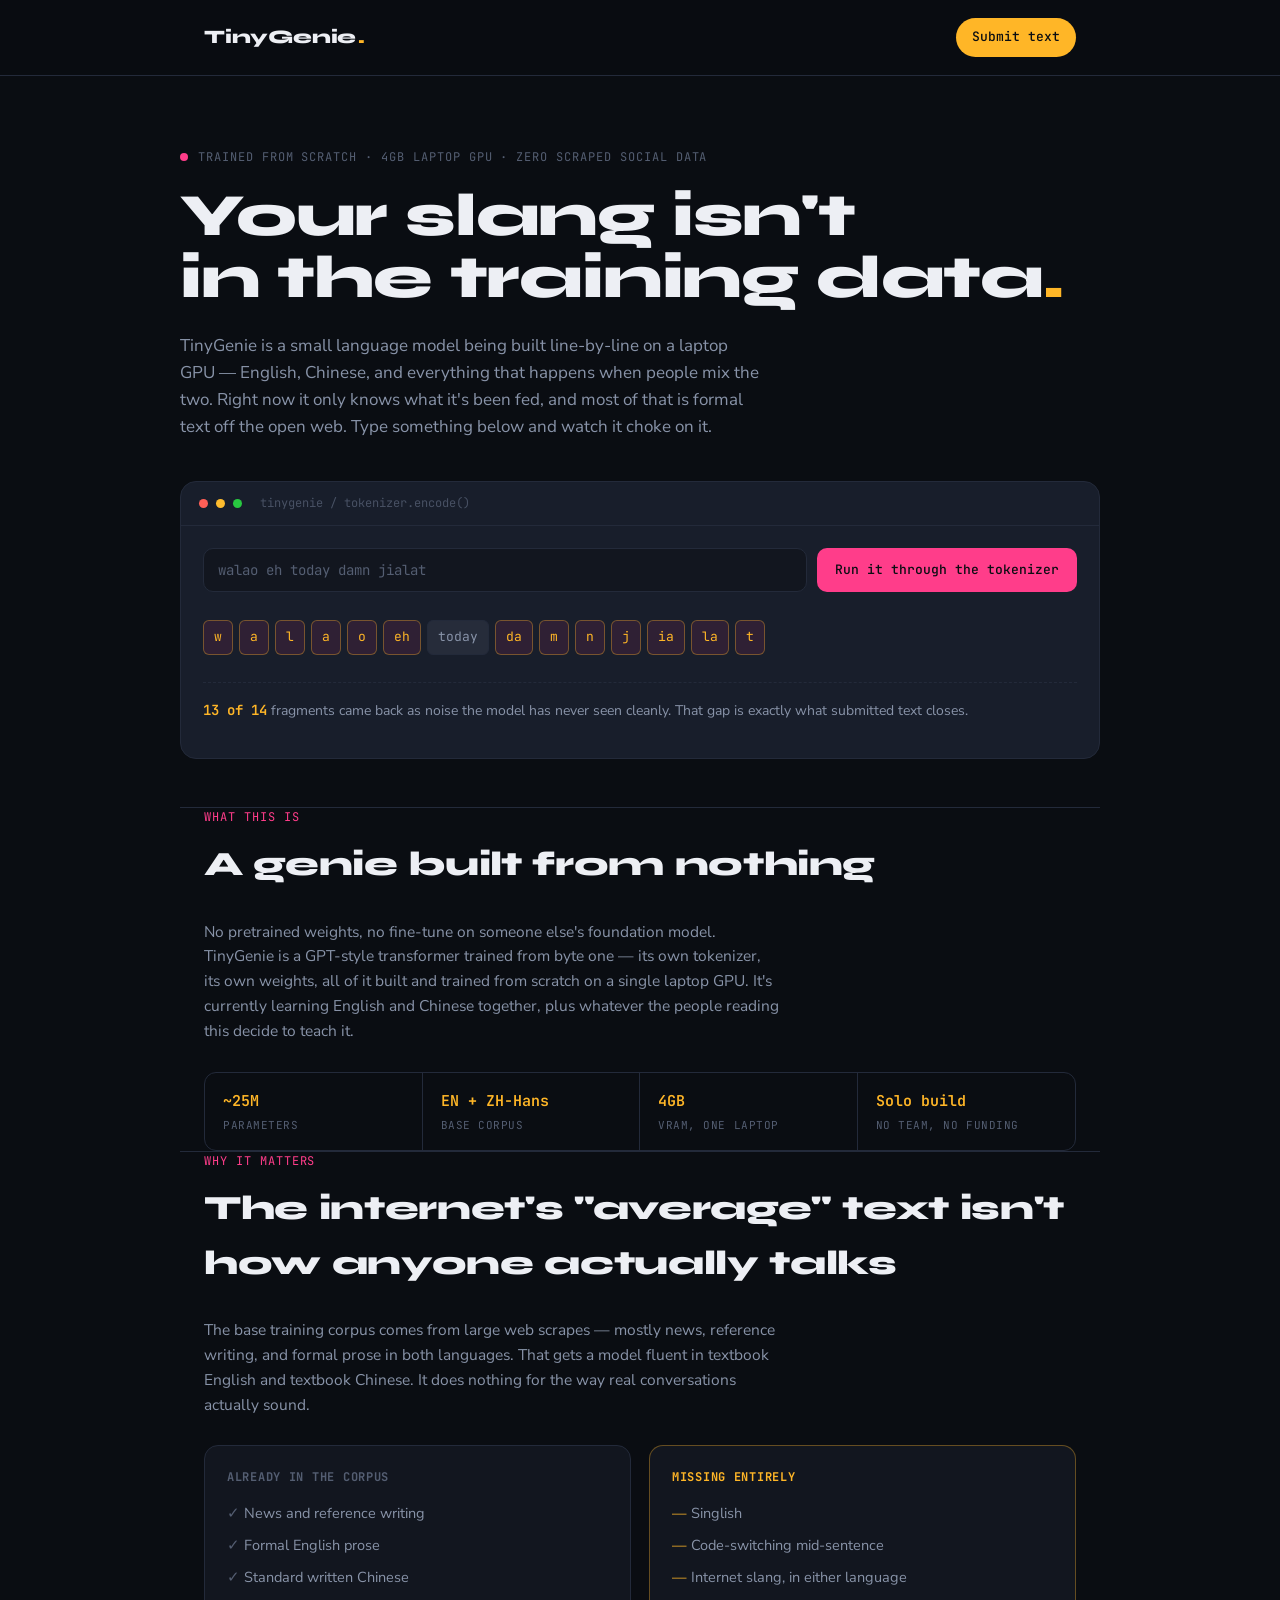
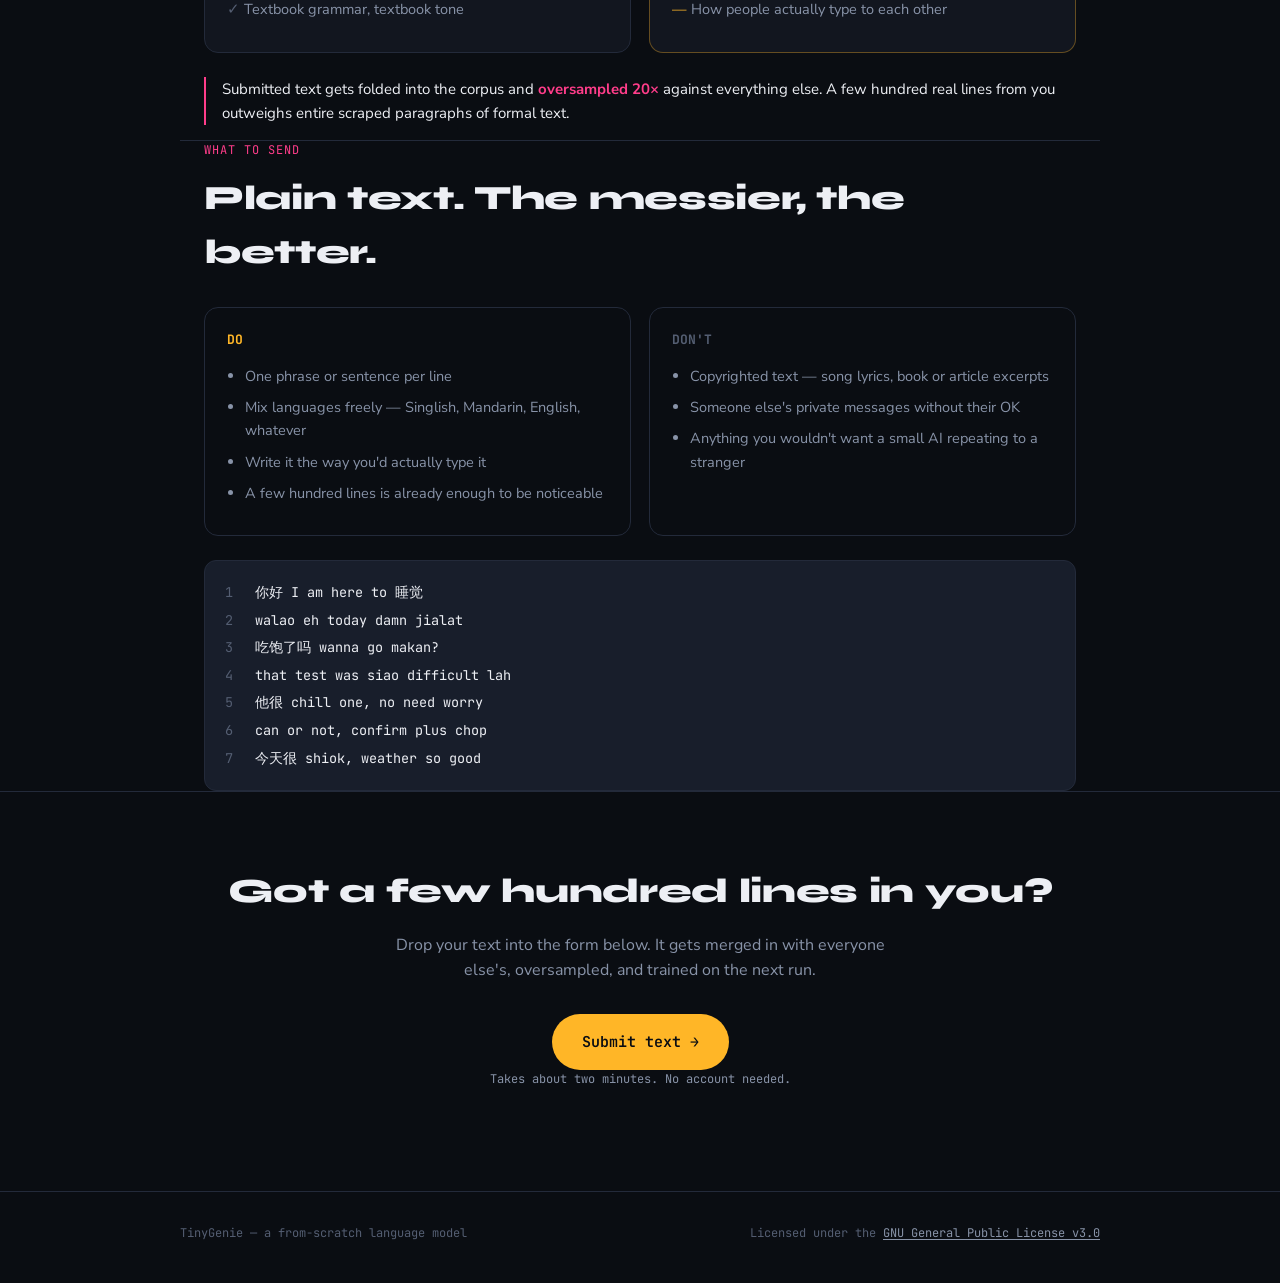
==== index.html @ 7e7a6593 "Create index.html" ====
<!DOCTYPE html>
<html lang="en">
<head>
<meta charset="UTF-8">
<meta name="viewport" content="width=device-width, initial-scale=1.0">
<title>TinyGenie — Teach it your tongue</title>
<meta name="description" content="TinyGenie is a small language model trained from scratch. Help it learn how people actually talk by submitting slang, Singlish, and code-switched text.">

<link rel="preconnect" href="https://fonts.googleapis.com">
<link rel="preconnect" href="https://fonts.gstatic.com" crossorigin>
<link href="https://fonts.googleapis.com/css2?family=Syne:wght@700;800&family=Nunito+Sans:wght@400;600;700&family=JetBrains+Mono:wght@400;500;600&display=swap" rel="stylesheet">

<style>
  :root{
    --ink:        #0A0D12;
    --ink-raised: #12161F;
    --ink-panel:  #181E2B;
    --line:       #232A3A;
    --amber:      #FFB627;
    --amber-dim:  #8A6A22;
    --magenta:    #FF3D8A;
    --text:       #EDEFF4;
    --text-muted: #8893A8;
    --text-faint: #545E72;

    --display: 'Syne', sans-serif;
    --body:    'Nunito Sans', sans-serif;
    --mono:    'JetBrains Mono', monospace;

    --max: 920px;
  }

  *{ box-sizing: border-box; }
  html{ scroll-behavior: smooth; }
  body{
    margin:0;
    background: var(--ink);
    color: var(--text);
    font-family: var(--body);
    line-height: 1.6;
    -webkit-font-smoothing: antialiased;
  }
  a{ color: inherit; }
  ::selection{ background: var(--magenta); color: var(--ink); }

  :focus-visible{
    outline: 2px solid var(--amber);
    outline-offset: 3px;
  }

  .wrap{
    max-width: var(--max);
    margin: 0 auto;
    padding: 0 24px;
  }

  /* ---------- NAV ---------- */
  header.nav{
    position: sticky;
    top: 0;
    z-index: 20;
    background: rgba(10,13,18,0.85);
    backdrop-filter: blur(8px);
    border-bottom: 1px solid var(--line);
  }
  .nav-inner{
    max-width: var(--max);
    margin: 0 auto;
    padding: 18px 24px;
    display: flex;
    align-items: center;
    justify-content: space-between;
  }
  .wordmark{
    font-family: var(--display);
    font-weight: 800;
    font-size: 19px;
    letter-spacing: -0.01em;
    text-decoration: none;
    display: flex;
    align-items: baseline;
    gap: 2px;
  }
  .wordmark .dot{ color: var(--amber); }
  .nav-cta{
    font-family: var(--mono);
    font-size: 13px;
    font-weight: 500;
    text-decoration: none;
    color: var(--ink);
    background: var(--amber);
    padding: 9px 16px;
    border-radius: 999px;
    white-space: nowrap;
    transition: transform .15s ease, box-shadow .15s ease;
  }
  .nav-cta:hover{ transform: translateY(-1px); box-shadow: 0 4px 18px rgba(255,182,39,0.25); }

  /* ---------- HERO ---------- */
  .hero{
    padding: 72px 0 48px;
  }
  .eyebrow{
    font-family: var(--mono);
    font-size: 12px;
    letter-spacing: 0.08em;
    color: var(--text-faint);
    text-transform: uppercase;
    margin: 0 0 18px;
    display: flex;
    align-items: center;
    gap: 10px;
  }
  .eyebrow::before{
    content: "";
    width: 8px; height: 8px;
    background: var(--magenta);
    border-radius: 50%;
    display: inline-block;
    animation: blink 2.2s ease-in-out infinite;
  }
  @keyframes blink{ 0%,100%{ opacity: 1; } 50%{ opacity: 0.25; } }

  h1{
    font-family: var(--display);
    font-weight: 800;
    font-size: clamp(34px, 6vw, 60px);
    line-height: 1.04;
    letter-spacing: -0.02em;
    margin: 0 0 22px;
  }
  h1 em{
    font-style: normal;
    color: var(--amber);
  }
  .lede{
    font-size: 17px;
    color: var(--text-muted);
    max-width: 58ch;
    margin: 0 0 8px;
  }

  /* ---------- DEMO PANEL ---------- */
  .demo{
    margin-top: 40px;
    background: var(--ink-panel);
    border: 1px solid var(--line);
    border-radius: 16px;
    overflow: hidden;
  }
  .demo-bar{
    display: flex;
    align-items: center;
    gap: 8px;
    padding: 12px 18px;
    border-bottom: 1px solid var(--line);
    font-family: var(--mono);
    font-size: 12px;
    color: var(--text-faint);
  }
  .demo-bar .led{ width: 9px; height: 9px; border-radius: 50%; background: var(--line); }
  .demo-bar .led:nth-child(1){ background: #FF5F57; }
  .demo-bar .led:nth-child(2){ background: #FEBC2E; }
  .demo-bar .led:nth-child(3){ background: #28C840; }
  .demo-bar .path{ margin-left: 10px; opacity: 0.8; }

  .demo-body{ padding: 22px; }

  .demo-input-row{
    display: flex;
    gap: 10px;
    flex-wrap: wrap;
  }
  #phrase-input{
    flex: 1 1 260px;
    background: var(--ink-raised);
    border: 1px solid var(--line);
    color: var(--text);
    font-family: var(--mono);
    font-size: 14px;
    padding: 12px 14px;
    border-radius: 10px;
  }
  #phrase-input::placeholder{ color: var(--text-faint); }
  #run-btn{
    font-family: var(--mono);
    font-size: 13px;
    font-weight: 500;
    color: var(--ink);
    background: var(--magenta);
    border: none;
    padding: 0 18px;
    border-radius: 10px;
    cursor: pointer;
    transition: transform .15s ease, box-shadow .15s ease;
  }
  #run-btn:hover{ transform: translateY(-1px); box-shadow: 0 4px 18px rgba(255,61,138,0.3); }

  .demo-output{
    margin-top: 20px;
    min-height: 52px;
    display: flex;
    flex-wrap: wrap;
    gap: 6px;
    align-items: center;
  }
  .chip{
    font-family: var(--mono);
    font-size: 13px;
    padding: 6px 10px;
    border-radius: 6px;
    opacity: 0;
    transform: translateY(6px);
    animation: chip-in .35s ease forwards;
  }
  .chip.known{
    background: rgba(136,147,168,0.12);
    color: var(--text-muted);
    border: 1px solid var(--line);
  }
  .chip.broken{
    background: rgba(255,61,138,0.1);
    color: var(--amber);
    border: 1px solid rgba(255,182,39,0.35);
  }
  @keyframes chip-in{ to{ opacity: 1; transform: translateY(0); } }

  .demo-readout{
    margin-top: 18px;
    padding-top: 16px;
    border-top: 1px dashed var(--line);
    font-size: 14px;
    color: var(--text-muted);
  }
  .demo-readout strong{ color: var(--amber); font-family: var(--mono); font-weight: 600; }

  /* ---------- SECTIONS ---------- */
  section{ padding: 64px 0; border-top: 1px solid var(--line); }
  .section-head{ margin-bottom: 28px; }
  .kicker{
    font-family: var(--mono);
    font-size: 12px;
    letter-spacing: 0.08em;
    text-transform: uppercase;
    color: var(--magenta);
    margin: 0 0 10px;
  }
  h2{
    font-family: var(--display);
    font-weight: 800;
    font-size: clamp(24px, 3.6vw, 34px);
    letter-spacing: -0.01em;
    margin: 0;
  }
  .body-text{ color: var(--text-muted); max-width: 64ch; font-size: 15.5px; }

  .spec-strip{
    margin-top: 28px;
    display: flex;
    flex-wrap: wrap;
    gap: 0;
    border: 1px solid var(--line);
    border-radius: 12px;
    overflow: hidden;
  }
  .spec{
    flex: 1 1 140px;
    padding: 16px 18px;
    border-right: 1px solid var(--line);
  }
  .spec:last-child{ border-right: none; }
  .spec .v{ font-family: var(--mono); font-size: 15px; color: var(--amber); font-weight: 600; }
  .spec .k{ font-family: var(--mono); font-size: 11px; color: var(--text-faint); text-transform: uppercase; letter-spacing: 0.05em; margin-top: 4px; }

  /* compare columns */
  .compare{
    display: grid;
    grid-template-columns: 1fr 1fr;
    gap: 18px;
    margin-top: 28px;
  }
  @media (max-width: 640px){ .compare{ grid-template-columns: 1fr; } }
  .compare-col{
    border: 1px solid var(--line);
    border-radius: 14px;
    padding: 22px;
    background: var(--ink-raised);
  }
  .compare-col h3{
    font-family: var(--mono);
    font-size: 12px;
    text-transform: uppercase;
    letter-spacing: 0.06em;
    margin: 0 0 14px;
    color: var(--text-faint);
  }
  .compare-col.has ul li::before{ content: "✓ "; color: var(--text-faint); }
  .compare-col.missing{ border-color: rgba(255,182,39,0.35); }
  .compare-col.missing h3{ color: var(--amber); }
  .compare-col.missing ul li::before{ content: "— "; color: var(--amber); }
  .compare-col ul{ margin: 0; padding: 0; list-style: none; }
  .compare-col li{ font-size: 14.5px; color: var(--text-muted); margin-bottom: 9px; }

  .callout{
    margin-top: 24px;
    font-size: 15px;
    color: var(--text);
    border-left: 2px solid var(--magenta);
    padding-left: 16px;
  }
  .callout strong{ color: var(--magenta); }

  /* what to send */
  .rules{
    display: grid;
    grid-template-columns: 1fr 1fr;
    gap: 18px;
    margin-top: 28px;
  }
  @media (max-width: 640px){ .rules{ grid-template-columns: 1fr; } }
  .rule-card{ border: 1px solid var(--line); border-radius: 14px; padding: 22px; }
  .rule-card h3{ font-family: var(--mono); font-size: 13px; margin: 0 0 14px; }
  .rule-card.do h3{ color: var(--amber); }
  .rule-card.dont h3{ color: var(--text-faint); }
  .rule-card ul{ margin: 0; padding-left: 18px; color: var(--text-muted); font-size: 14.5px; }
  .rule-card li{ margin-bottom: 8px; }

  .example-block{
    margin-top: 24px;
    background: var(--ink-panel);
    border: 1px solid var(--line);
    border-radius: 12px;
    padding: 18px 20px;
    font-family: var(--mono);
    font-size: 13.5px;
    color: var(--text-muted);
    overflow-x: auto;
  }
  .example-block .ln{ display: flex; gap: 14px; padding: 3px 0; white-space: pre; }
  .example-block .ln .no{ color: var(--text-faint); user-select: none; min-width: 16px; }
  .example-block .ln .tx{ color: var(--text); }

  /* CTA band */
  .cta-band{
    text-align: center;
    padding: 72px 24px;
    border-top: 1px solid var(--line);
  }
  .cta-band h2{ margin-bottom: 14px; }
  .cta-band p{ color: var(--text-muted); max-width: 50ch; margin: 0 auto 30px; }
  .cta-big{
    display: inline-flex;
    align-items: center;
    gap: 10px;
    font-family: var(--mono);
    font-size: 15px;
    font-weight: 600;
    text-decoration: none;
    color: var(--ink);
    background: var(--amber);
    padding: 16px 30px;
    border-radius: 999px;
    transition: transform .15s ease, box-shadow .15s ease;
  }
  .cta-big:hover{ transform: translateY(-2px); box-shadow: 0 8px 28px rgba(255,182,39,0.3); }
  .cta-note{
    margin-top: 16px;
    font-family: var(--mono);
    font-size: 12px;
    color: var(--text-faint);
  }

  /* footer */
  footer{
    border-top: 1px solid var(--line);
    padding: 32px 24px 40px;
  }
  .footer-inner{
    max-width: var(--max);
    margin: 0 auto;
    display: flex;
    flex-wrap: wrap;
    gap: 16px;
    justify-content: space-between;
    align-items: center;
  }
  .footer-left{ font-family: var(--mono); font-size: 12px; color: var(--text-faint); }
  .footer-right{ font-family: var(--mono); font-size: 12px; color: var(--text-faint); text-align: right; }
  .footer-right a{ color: var(--text-muted); text-decoration: underline; text-underline-offset: 2px; }

  @media (prefers-reduced-motion: reduce){
    *{ animation: none !important; transition: none !important; }
  }
</style>
</head>
<body>

<header class="nav">
  <div class="nav-inner">
    <a href="#top" class="wordmark">TinyGenie<span class="dot">.</span></a>
    <!-- TODO: replace with your real Google Form link (also appears in the CTA band below) -->
    <a class="nav-cta" href="https://docs.google.com/forms/d/e/1FAIpQLSd0yVWl_RcFhxipP-QqCZVVhPbrMBUUb3A0nLfbvth23i6S8w/viewform?usp=publish-editor" target="_blank" rel="noopener">Submit text</a>
  </div>
</header>

<main id="top">

  <!-- ===== HERO ===== -->
  <section class="hero wrap" style="border-top:none;">
    <p class="eyebrow">Trained from scratch · 4GB laptop GPU · zero scraped social data</p>
    <h1>Your slang isn't<br>in the training data<em>.</em></h1>
    <p class="lede">TinyGenie is a small language model being built line-by-line on a laptop GPU — English, Chinese, and everything that happens when people mix the two. Right now it only knows what it's been fed, and most of that is formal text off the open web. Type something below and watch it choke on it.</p>

    <div class="demo">
      <div class="demo-bar">
        <span class="led"></span><span class="led"></span><span class="led"></span>
        <span class="path">tinygenie / tokenizer.encode()</span>
      </div>
      <div class="demo-body">
        <div class="demo-input-row">
          <input id="phrase-input" type="text" maxlength="80" placeholder="walao eh today damn jialat" aria-label="Type a phrase to tokenize">
          <button id="run-btn" type="button">Run it through the tokenizer</button>
        </div>
        <div class="demo-output" id="demo-output" aria-live="polite"></div>
        <p class="demo-readout" id="demo-readout"></p>
      </div>
    </div>
  </section>

  <!-- ===== WHAT THIS IS ===== -->
  <section class="wrap">
    <div class="section-head">
      <p class="kicker">What this is</p>
      <h2>A genie built from nothing</h2>
    </div>
    <p class="body-text">No pretrained weights, no fine-tune on someone else's foundation model. TinyGenie is a GPT-style transformer trained from byte one — its own tokenizer, its own weights, all of it built and trained from scratch on a single laptop GPU. It's currently learning English and Chinese together, plus whatever the people reading this decide to teach it.</p>

    <div class="spec-strip">
      <div class="spec"><div class="v">~25M</div><div class="k">Parameters</div></div>
      <div class="spec"><div class="v">EN + ZH-Hans</div><div class="k">Base corpus</div></div>
      <div class="spec"><div class="v">4GB</div><div class="k">VRAM, one laptop</div></div>
      <div class="spec"><div class="v">Solo build</div><div class="k">No team, no funding</div></div>
    </div>
  </section>

  <!-- ===== WHY YOUR TEXT MATTERS ===== -->
  <section class="wrap">
    <div class="section-head">
      <p class="kicker">Why it matters</p>
      <h2>The internet's "average" text isn't how anyone actually talks</h2>
    </div>
    <p class="body-text">The base training corpus comes from large web scrapes — mostly news, reference writing, and formal prose in both languages. That gets a model fluent in textbook English and textbook Chinese. It does nothing for the way real conversations actually sound.</p>

    <div class="compare">
      <div class="compare-col has">
        <h3>Already in the corpus</h3>
        <ul>
          <li>News and reference writing</li>
          <li>Formal English prose</li>
          <li>Standard written Chinese</li>
          <li>Textbook grammar, textbook tone</li>
        </ul>
      </div>
      <div class="compare-col missing">
        <h3>Missing entirely</h3>
        <ul>
          <li>Singlish</li>
          <li>Code-switching mid-sentence</li>
          <li>Internet slang, in either language</li>
          <li>How people actually type to each other</li>
        </ul>
      </div>
    </div>

    <p class="callout">Submitted text gets folded into the corpus and <strong>oversampled 20×</strong> against everything else. A few hundred real lines from you outweighs entire scraped paragraphs of formal text.</p>
  </section>

  <!-- ===== WHAT TO SEND ===== -->
  <section class="wrap">
    <div class="section-head">
      <p class="kicker">What to send</p>
      <h2>Plain text. The messier, the better.</h2>
    </div>

    <div class="rules">
      <div class="rule-card do">
        <h3>DO</h3>
        <ul>
          <li>One phrase or sentence per line</li>
          <li>Mix languages freely — Singlish, Mandarin, English, whatever</li>
          <li>Write it the way you'd actually type it</li>
          <li>A few hundred lines is already enough to be noticeable</li>
        </ul>
      </div>
      <div class="rule-card dont">
        <h3>DON'T</h3>
        <ul>
          <li>Copyrighted text — song lyrics, book or article excerpts</li>
          <li>Someone else's private messages without their OK</li>
          <li>Anything you wouldn't want a small AI repeating to a stranger</li>
        </ul>
      </div>
    </div>

    <div class="example-block">
      <div class="ln"><span class="no">1</span><span class="tx">你好 I am here to 睡觉</span></div>
      <div class="ln"><span class="no">2</span><span class="tx">walao eh today damn jialat</span></div>
      <div class="ln"><span class="no">3</span><span class="tx">吃饱了吗 wanna go makan?</span></div>
      <div class="ln"><span class="no">4</span><span class="tx">that test was siao difficult lah</span></div>
      <div class="ln"><span class="no">5</span><span class="tx">他很 chill one, no need worry</span></div>
      <div class="ln"><span class="no">6</span><span class="tx">can or not, confirm plus chop</span></div>
      <div class="ln"><span class="no">7</span><span class="tx">今天很 shiok, weather so good</span></div>
    </div>
  </section>

  <!-- ===== CTA ===== -->
  <section class="cta-band" id="submit">
    <h2>Got a few hundred lines in you?</h2>
    <p>Drop your text into the form below. It gets merged in with everyone else's, oversampled, and trained on the next run.</p>
    <!-- TODO: replace with your real Google Form link -->
    <a class="cta-big" href="https://docs.google.com/forms/d/e/1FAIpQLSd0yVWl_RcFhxipP-QqCZVVhPbrMBUUb3A0nLfbvth23i6S8w/viewform?usp=publish-editor" target="_blank" rel="noopener">Submit text →</a>
    <p class="cta-note">Takes about two minutes. No account needed.</p>
  </section>

</main>

<footer>
  <div class="footer-inner">
    <div class="footer-left">TinyGenie — a from-scratch language model</div>
    <div class="footer-right">Licensed under the <a href="https://www.gnu.org/licenses/gpl-3.0.html" target="_blank" rel="noopener">GNU&nbsp;General&nbsp;Public&nbsp;License&nbsp;v3.0</a></div>
  </div>
</footer>

<script>
  const KNOWN = new Set([
    'i','am','here','to','you','today','is','was','the','test','that','no','need',
    'go','can','or','not','plus','so','good','it','a','an','and','very','will',
    'this','that','wanna','want','of','for','on','in','my','your','we','they'
  ]);

  function tokenize(text){
    const words = text.trim().split(/\s+/).filter(Boolean);
    const tokens = [];
    for (const w of words){
      const clean = w.toLowerCase().replace(/[^\p{L}\p{N}]/gu, '');
      const isPlainEnglish = /^[a-zA-Z]+$/.test(w);
      if (isPlainEnglish && KNOWN.has(clean)){
        tokens.push({ text: w, known: true });
        continue;
      }
      // simulate a tokenizer fragmenting an unseen surface form into pieces
      let i = 0;
      while (i < w.length){
        const len = Math.min(w.length - i, 1 + Math.floor(Math.random() * 2));
        tokens.push({ text: w.slice(i, i + len), known: false });
        i += len;
      }
    }
    return tokens;
  }

  function render(text){
    const out = document.getElementById('demo-output');
    const readout = document.getElementById('demo-readout');
    out.innerHTML = '';
    const tokens = tokenize(text);

    tokens.forEach((t, idx) => {
      const chip = document.createElement('span');
      chip.className = 'chip ' + (t.known ? 'known' : 'broken');
      chip.textContent = t.text;
      chip.style.animationDelay = (idx * 35) + 'ms';
      out.appendChild(chip);
    });

    const brokenCount = tokens.filter(t => !t.known).length;
    if (tokens.length === 0){
      readout.innerHTML = '';
      return;
    }
    readout.innerHTML = `<strong>${brokenCount} of ${tokens.length}</strong> fragments came back as noise the model has never seen cleanly. That gap is exactly what submitted text closes.`;
  }

  const input = document.getElementById('phrase-input');
  const btn = document.getElementById('run-btn');

  btn.addEventListener('click', () => {
    const v = input.value.trim();
    if (v) render(v);
  });
  input.addEventListener('keydown', (e) => {
    if (e.key === 'Enter'){ e.preventDefault(); btn.click(); }
  });

  // run once on load with a seeded example so the page makes its point immediately
  window.addEventListener('DOMContentLoaded', () => {
    const seed = 'walao eh today damn jialat';
    input.value = '';
    input.placeholder = seed;
    render(seed);
  });
</script>

</body>
</html>
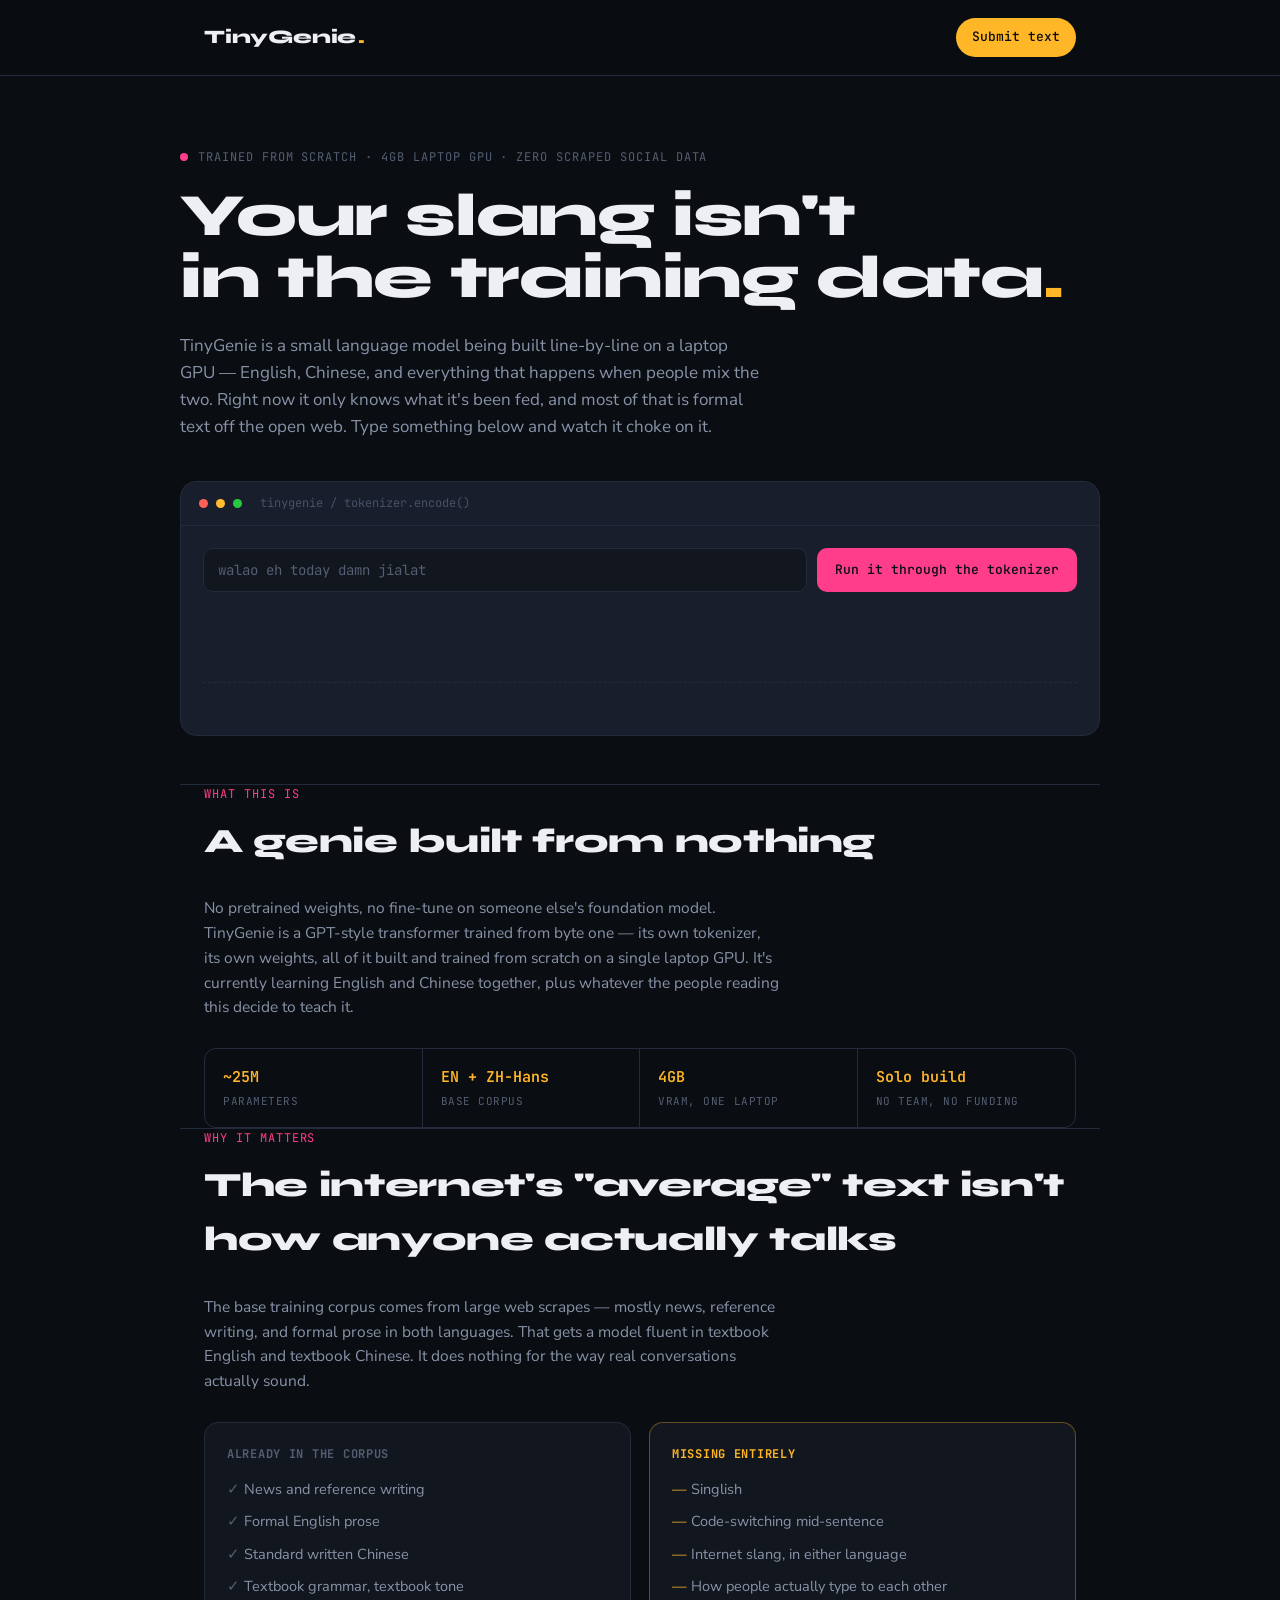
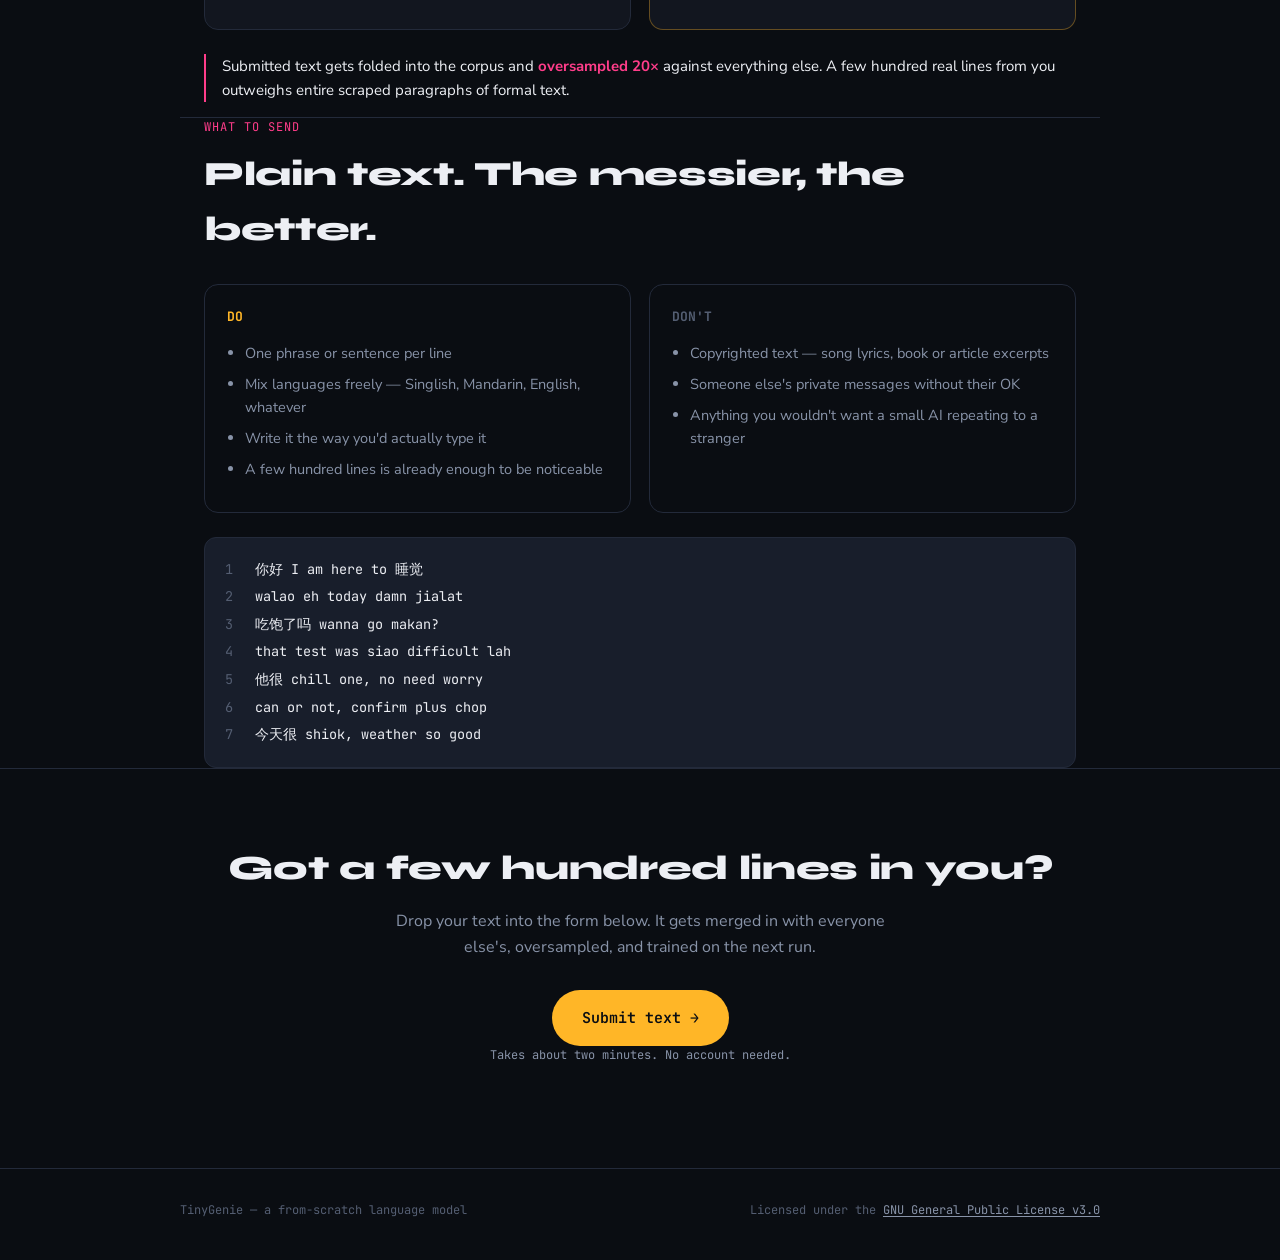
==== commit 124a8431: "Update index.html" ====
--- a/index.html
+++ b/index.html
@@ -594,7 +594,7 @@
 
   // run once on load with a seeded example so the page makes its point immediately
   window.addEventListener('DOMContentLoaded', () => {
-    const seed = 'walao eh today damn jialat';
+    const seed = '你好 What's up?';
     input.value = '';
     input.placeholder = seed;
     render(seed);
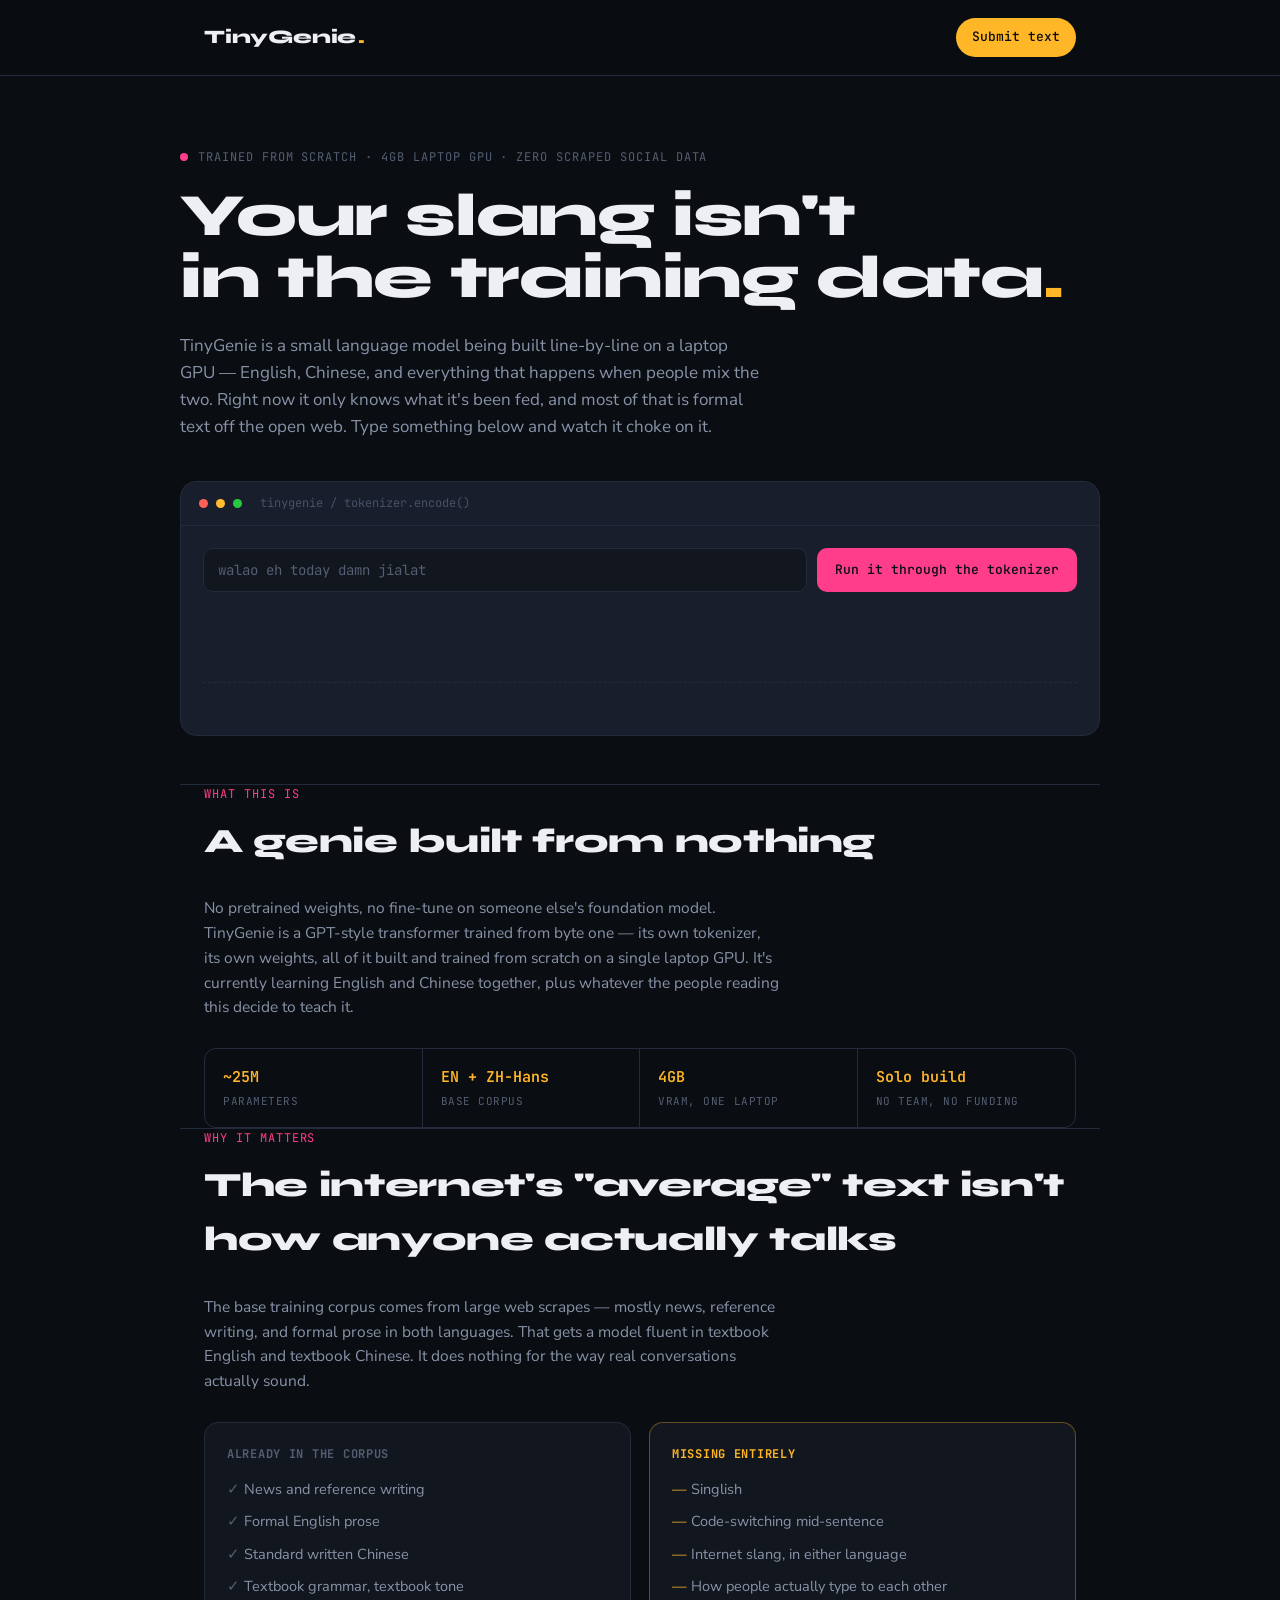
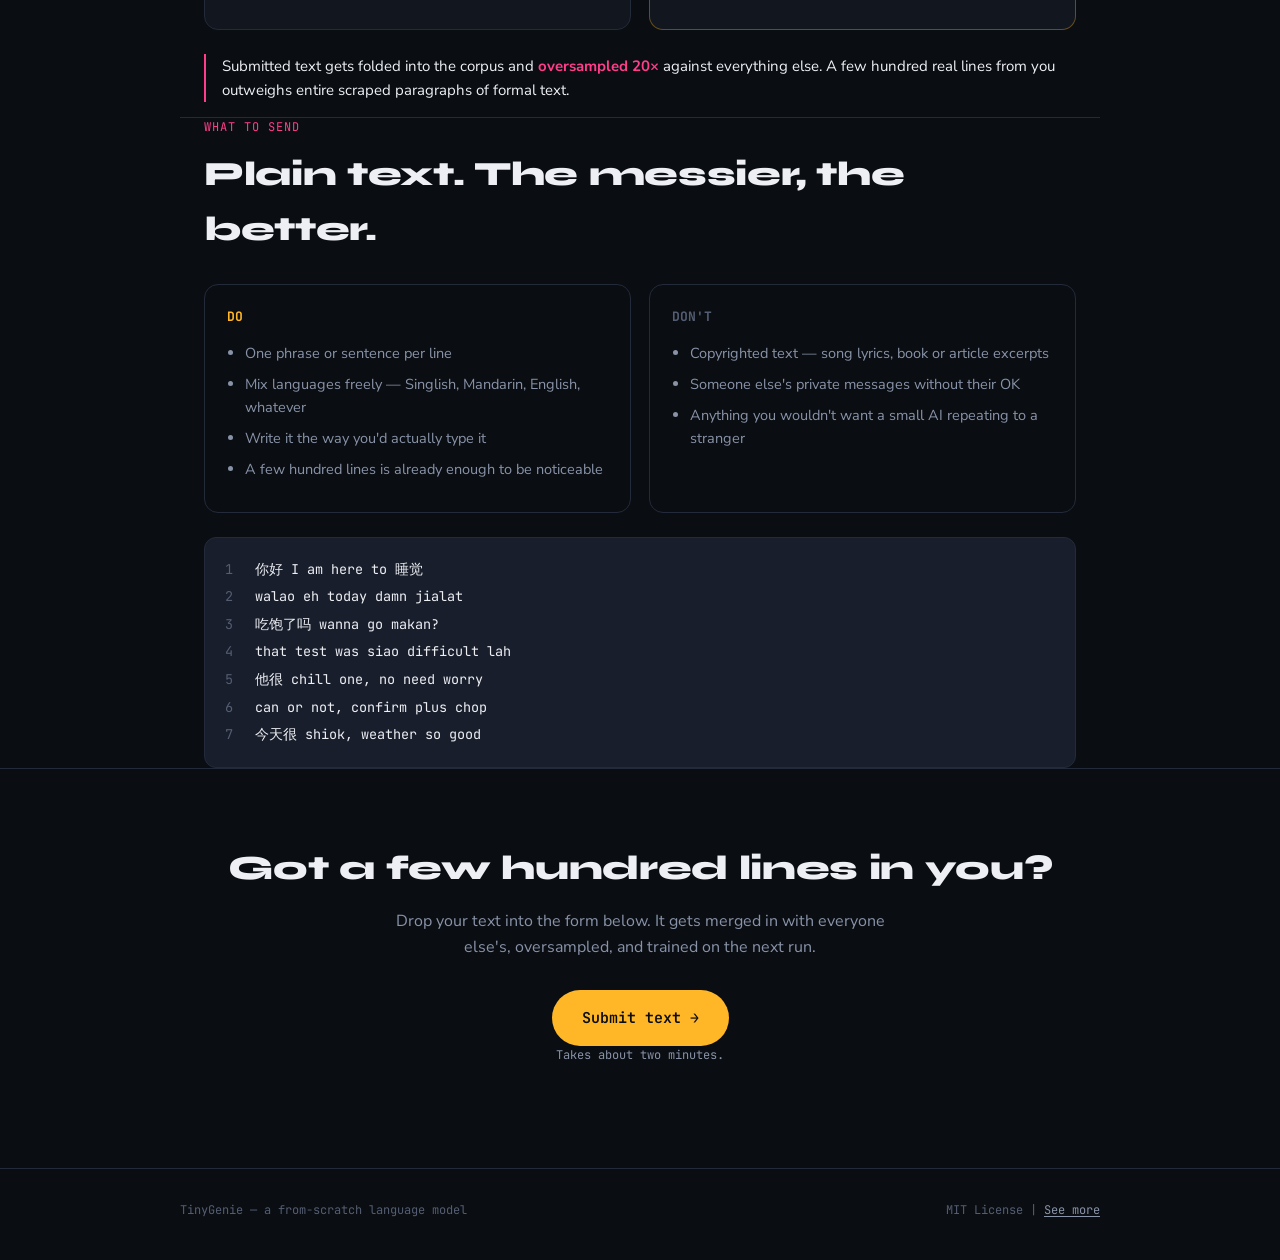
==== commit 59d5cf97: "Update index.html" ====
--- a/index.html
+++ b/index.html
@@ -519,7 +519,7 @@
     <p>Drop your text into the form below. It gets merged in with everyone else's, oversampled, and trained on the next run.</p>
     <!-- TODO: replace with your real Google Form link -->
     <a class="cta-big" href="https://docs.google.com/forms/d/e/1FAIpQLSd0yVWl_RcFhxipP-QqCZVVhPbrMBUUb3A0nLfbvth23i6S8w/viewform?usp=publish-editor" target="_blank" rel="noopener">Submit text →</a>
-    <p class="cta-note">Takes about two minutes. No account needed.</p>
+    <p class="cta-note">Takes about two minutes.</p>
   </section>
 
 </main>
@@ -527,7 +527,7 @@
 <footer>
   <div class="footer-inner">
     <div class="footer-left">TinyGenie — a from-scratch language model</div>
-    <div class="footer-right">Licensed under the <a href="https://www.gnu.org/licenses/gpl-3.0.html" target="_blank" rel="noopener">GNU&nbsp;General&nbsp;Public&nbsp;License&nbsp;v3.0</a></div>
+    <div class="footer-right">MIT License | <a href="content">See more</a></div>
   </div>
 </footer>
 
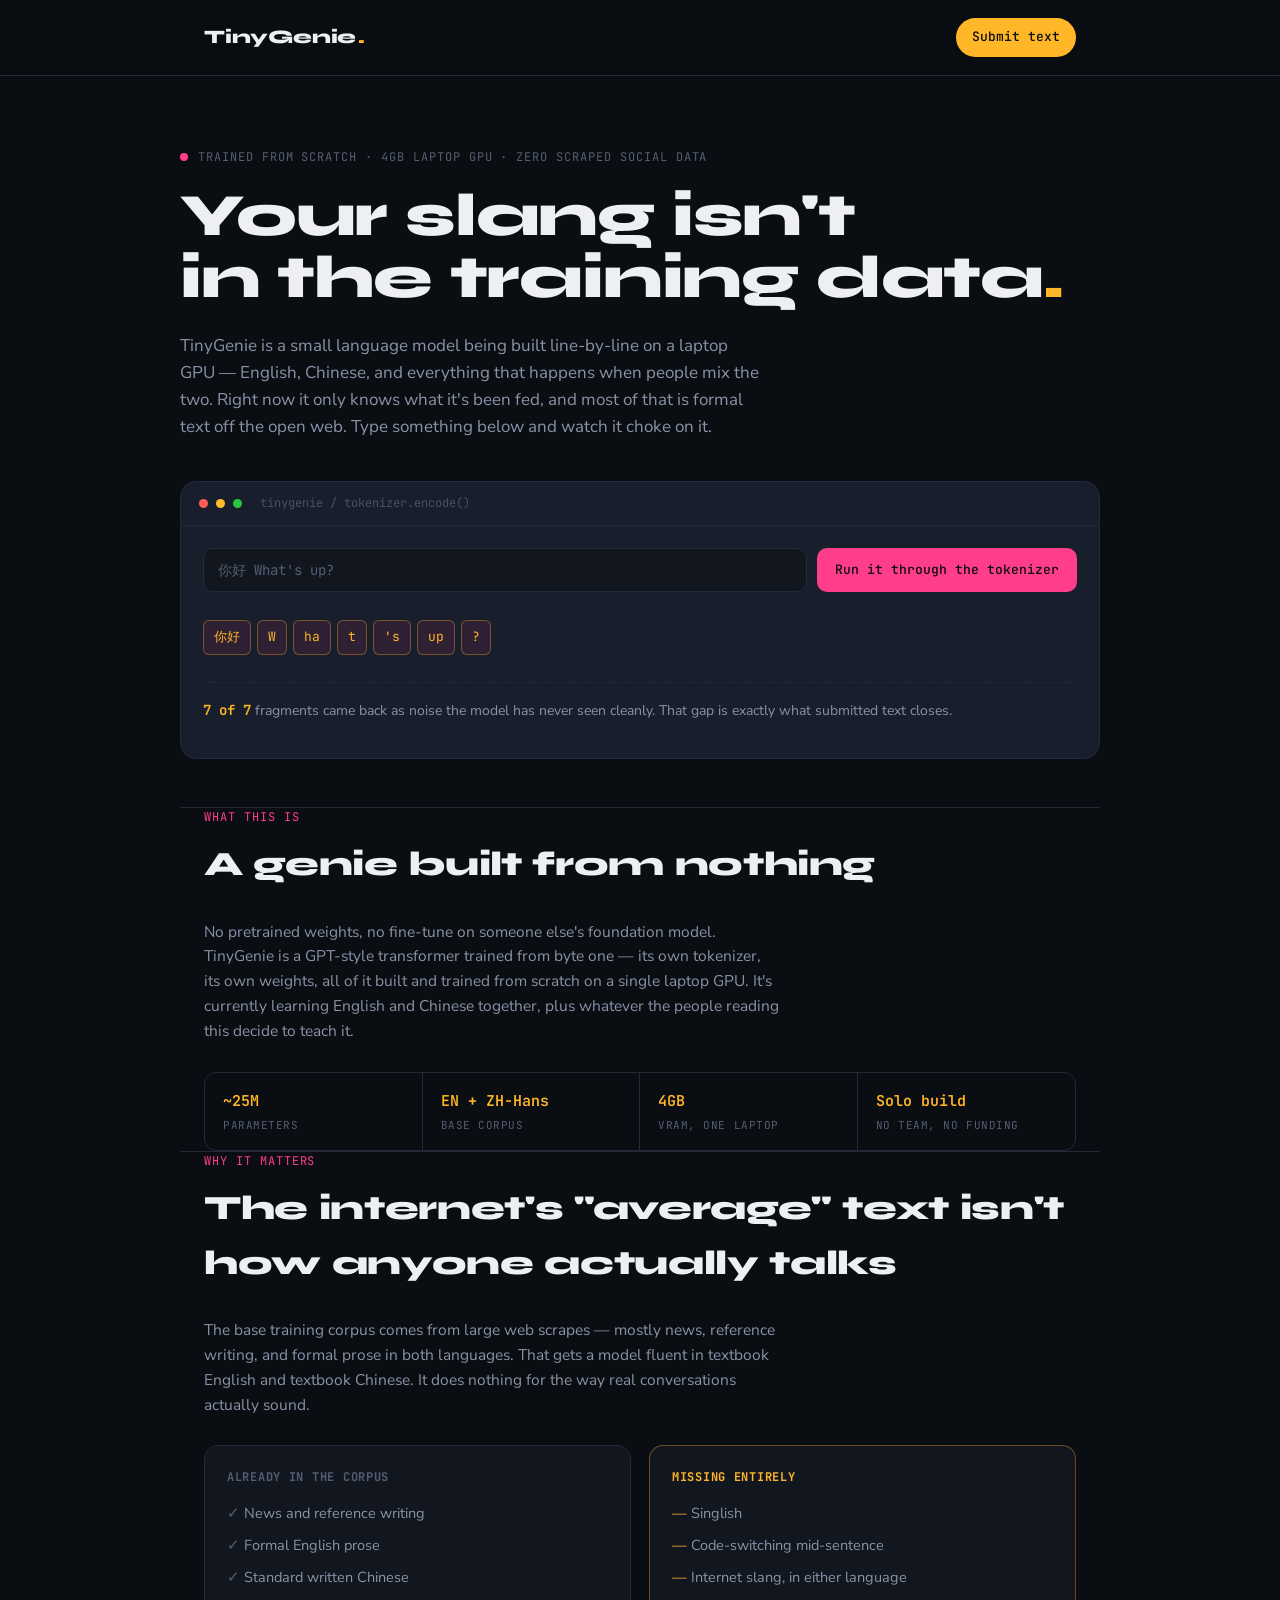
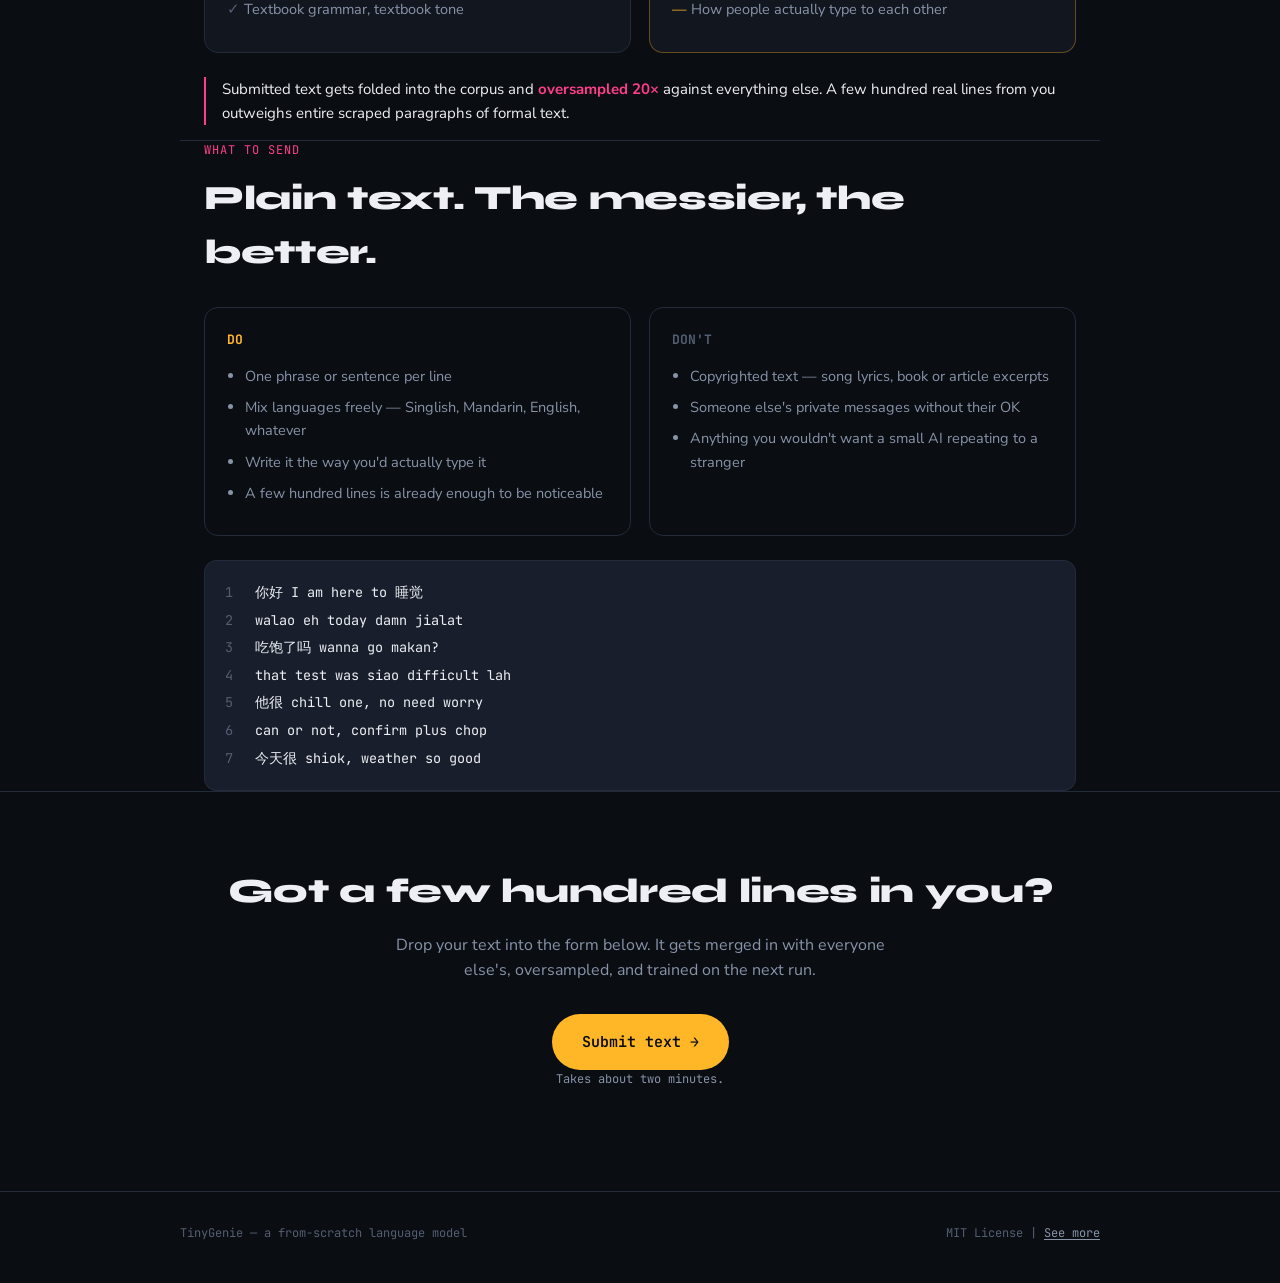
==== commit 1d65b010: "Update index.html" ====
--- a/index.html
+++ b/index.html
@@ -9,389 +9,7 @@
 <link rel="preconnect" href="https://fonts.googleapis.com">
 <link rel="preconnect" href="https://fonts.gstatic.com" crossorigin>
 <link href="https://fonts.googleapis.com/css2?family=Syne:wght@700;800&family=Nunito+Sans:wght@400;600;700&family=JetBrains+Mono:wght@400;500;600&display=swap" rel="stylesheet">
-
-<style>
-  :root{
-    --ink:        #0A0D12;
-    --ink-raised: #12161F;
-    --ink-panel:  #181E2B;
-    --line:       #232A3A;
-    --amber:      #FFB627;
-    --amber-dim:  #8A6A22;
-    --magenta:    #FF3D8A;
-    --text:       #EDEFF4;
-    --text-muted: #8893A8;
-    --text-faint: #545E72;
-
-    --display: 'Syne', sans-serif;
-    --body:    'Nunito Sans', sans-serif;
-    --mono:    'JetBrains Mono', monospace;
-
-    --max: 920px;
-  }
-
-  *{ box-sizing: border-box; }
-  html{ scroll-behavior: smooth; }
-  body{
-    margin:0;
-    background: var(--ink);
-    color: var(--text);
-    font-family: var(--body);
-    line-height: 1.6;
-    -webkit-font-smoothing: antialiased;
-  }
-  a{ color: inherit; }
-  ::selection{ background: var(--magenta); color: var(--ink); }
-
-  :focus-visible{
-    outline: 2px solid var(--amber);
-    outline-offset: 3px;
-  }
-
-  .wrap{
-    max-width: var(--max);
-    margin: 0 auto;
-    padding: 0 24px;
-  }
-
-  /* ---------- NAV ---------- */
-  header.nav{
-    position: sticky;
-    top: 0;
-    z-index: 20;
-    background: rgba(10,13,18,0.85);
-    backdrop-filter: blur(8px);
-    border-bottom: 1px solid var(--line);
-  }
-  .nav-inner{
-    max-width: var(--max);
-    margin: 0 auto;
-    padding: 18px 24px;
-    display: flex;
-    align-items: center;
-    justify-content: space-between;
-  }
-  .wordmark{
-    font-family: var(--display);
-    font-weight: 800;
-    font-size: 19px;
-    letter-spacing: -0.01em;
-    text-decoration: none;
-    display: flex;
-    align-items: baseline;
-    gap: 2px;
-  }
-  .wordmark .dot{ color: var(--amber); }
-  .nav-cta{
-    font-family: var(--mono);
-    font-size: 13px;
-    font-weight: 500;
-    text-decoration: none;
-    color: var(--ink);
-    background: var(--amber);
-    padding: 9px 16px;
-    border-radius: 999px;
-    white-space: nowrap;
-    transition: transform .15s ease, box-shadow .15s ease;
-  }
-  .nav-cta:hover{ transform: translateY(-1px); box-shadow: 0 4px 18px rgba(255,182,39,0.25); }
-
-  /* ---------- HERO ---------- */
-  .hero{
-    padding: 72px 0 48px;
-  }
-  .eyebrow{
-    font-family: var(--mono);
-    font-size: 12px;
-    letter-spacing: 0.08em;
-    color: var(--text-faint);
-    text-transform: uppercase;
-    margin: 0 0 18px;
-    display: flex;
-    align-items: center;
-    gap: 10px;
-  }
-  .eyebrow::before{
-    content: "";
-    width: 8px; height: 8px;
-    background: var(--magenta);
-    border-radius: 50%;
-    display: inline-block;
-    animation: blink 2.2s ease-in-out infinite;
-  }
-  @keyframes blink{ 0%,100%{ opacity: 1; } 50%{ opacity: 0.25; } }
-
-  h1{
-    font-family: var(--display);
-    font-weight: 800;
-    font-size: clamp(34px, 6vw, 60px);
-    line-height: 1.04;
-    letter-spacing: -0.02em;
-    margin: 0 0 22px;
-  }
-  h1 em{
-    font-style: normal;
-    color: var(--amber);
-  }
-  .lede{
-    font-size: 17px;
-    color: var(--text-muted);
-    max-width: 58ch;
-    margin: 0 0 8px;
-  }
-
-  /* ---------- DEMO PANEL ---------- */
-  .demo{
-    margin-top: 40px;
-    background: var(--ink-panel);
-    border: 1px solid var(--line);
-    border-radius: 16px;
-    overflow: hidden;
-  }
-  .demo-bar{
-    display: flex;
-    align-items: center;
-    gap: 8px;
-    padding: 12px 18px;
-    border-bottom: 1px solid var(--line);
-    font-family: var(--mono);
-    font-size: 12px;
-    color: var(--text-faint);
-  }
-  .demo-bar .led{ width: 9px; height: 9px; border-radius: 50%; background: var(--line); }
-  .demo-bar .led:nth-child(1){ background: #FF5F57; }
-  .demo-bar .led:nth-child(2){ background: #FEBC2E; }
-  .demo-bar .led:nth-child(3){ background: #28C840; }
-  .demo-bar .path{ margin-left: 10px; opacity: 0.8; }
-
-  .demo-body{ padding: 22px; }
-
-  .demo-input-row{
-    display: flex;
-    gap: 10px;
-    flex-wrap: wrap;
-  }
-  #phrase-input{
-    flex: 1 1 260px;
-    background: var(--ink-raised);
-    border: 1px solid var(--line);
-    color: var(--text);
-    font-family: var(--mono);
-    font-size: 14px;
-    padding: 12px 14px;
-    border-radius: 10px;
-  }
-  #phrase-input::placeholder{ color: var(--text-faint); }
-  #run-btn{
-    font-family: var(--mono);
-    font-size: 13px;
-    font-weight: 500;
-    color: var(--ink);
-    background: var(--magenta);
-    border: none;
-    padding: 0 18px;
-    border-radius: 10px;
-    cursor: pointer;
-    transition: transform .15s ease, box-shadow .15s ease;
-  }
-  #run-btn:hover{ transform: translateY(-1px); box-shadow: 0 4px 18px rgba(255,61,138,0.3); }
-
-  .demo-output{
-    margin-top: 20px;
-    min-height: 52px;
-    display: flex;
-    flex-wrap: wrap;
-    gap: 6px;
-    align-items: center;
-  }
-  .chip{
-    font-family: var(--mono);
-    font-size: 13px;
-    padding: 6px 10px;
-    border-radius: 6px;
-    opacity: 0;
-    transform: translateY(6px);
-    animation: chip-in .35s ease forwards;
-  }
-  .chip.known{
-    background: rgba(136,147,168,0.12);
-    color: var(--text-muted);
-    border: 1px solid var(--line);
-  }
-  .chip.broken{
-    background: rgba(255,61,138,0.1);
-    color: var(--amber);
-    border: 1px solid rgba(255,182,39,0.35);
-  }
-  @keyframes chip-in{ to{ opacity: 1; transform: translateY(0); } }
-
-  .demo-readout{
-    margin-top: 18px;
-    padding-top: 16px;
-    border-top: 1px dashed var(--line);
-    font-size: 14px;
-    color: var(--text-muted);
-  }
-  .demo-readout strong{ color: var(--amber); font-family: var(--mono); font-weight: 600; }
-
-  /* ---------- SECTIONS ---------- */
-  section{ padding: 64px 0; border-top: 1px solid var(--line); }
-  .section-head{ margin-bottom: 28px; }
-  .kicker{
-    font-family: var(--mono);
-    font-size: 12px;
-    letter-spacing: 0.08em;
-    text-transform: uppercase;
-    color: var(--magenta);
-    margin: 0 0 10px;
-  }
-  h2{
-    font-family: var(--display);
-    font-weight: 800;
-    font-size: clamp(24px, 3.6vw, 34px);
-    letter-spacing: -0.01em;
-    margin: 0;
-  }
-  .body-text{ color: var(--text-muted); max-width: 64ch; font-size: 15.5px; }
-
-  .spec-strip{
-    margin-top: 28px;
-    display: flex;
-    flex-wrap: wrap;
-    gap: 0;
-    border: 1px solid var(--line);
-    border-radius: 12px;
-    overflow: hidden;
-  }
-  .spec{
-    flex: 1 1 140px;
-    padding: 16px 18px;
-    border-right: 1px solid var(--line);
-  }
-  .spec:last-child{ border-right: none; }
-  .spec .v{ font-family: var(--mono); font-size: 15px; color: var(--amber); font-weight: 600; }
-  .spec .k{ font-family: var(--mono); font-size: 11px; color: var(--text-faint); text-transform: uppercase; letter-spacing: 0.05em; margin-top: 4px; }
-
-  /* compare columns */
-  .compare{
-    display: grid;
-    grid-template-columns: 1fr 1fr;
-    gap: 18px;
-    margin-top: 28px;
-  }
-  @media (max-width: 640px){ .compare{ grid-template-columns: 1fr; } }
-  .compare-col{
-    border: 1px solid var(--line);
-    border-radius: 14px;
-    padding: 22px;
-    background: var(--ink-raised);
-  }
-  .compare-col h3{
-    font-family: var(--mono);
-    font-size: 12px;
-    text-transform: uppercase;
-    letter-spacing: 0.06em;
-    margin: 0 0 14px;
-    color: var(--text-faint);
-  }
-  .compare-col.has ul li::before{ content: "✓ "; color: var(--text-faint); }
-  .compare-col.missing{ border-color: rgba(255,182,39,0.35); }
-  .compare-col.missing h3{ color: var(--amber); }
-  .compare-col.missing ul li::before{ content: "— "; color: var(--amber); }
-  .compare-col ul{ margin: 0; padding: 0; list-style: none; }
-  .compare-col li{ font-size: 14.5px; color: var(--text-muted); margin-bottom: 9px; }
-
-  .callout{
-    margin-top: 24px;
-    font-size: 15px;
-    color: var(--text);
-    border-left: 2px solid var(--magenta);
-    padding-left: 16px;
-  }
-  .callout strong{ color: var(--magenta); }
-
-  /* what to send */
-  .rules{
-    display: grid;
-    grid-template-columns: 1fr 1fr;
-    gap: 18px;
-    margin-top: 28px;
-  }
-  @media (max-width: 640px){ .rules{ grid-template-columns: 1fr; } }
-  .rule-card{ border: 1px solid var(--line); border-radius: 14px; padding: 22px; }
-  .rule-card h3{ font-family: var(--mono); font-size: 13px; margin: 0 0 14px; }
-  .rule-card.do h3{ color: var(--amber); }
-  .rule-card.dont h3{ color: var(--text-faint); }
-  .rule-card ul{ margin: 0; padding-left: 18px; color: var(--text-muted); font-size: 14.5px; }
-  .rule-card li{ margin-bottom: 8px; }
-
-  .example-block{
-    margin-top: 24px;
-    background: var(--ink-panel);
-    border: 1px solid var(--line);
-    border-radius: 12px;
-    padding: 18px 20px;
-    font-family: var(--mono);
-    font-size: 13.5px;
-    color: var(--text-muted);
-    overflow-x: auto;
-  }
-  .example-block .ln{ display: flex; gap: 14px; padding: 3px 0; white-space: pre; }
-  .example-block .ln .no{ color: var(--text-faint); user-select: none; min-width: 16px; }
-  .example-block .ln .tx{ color: var(--text); }
-
-  /* CTA band */
-  .cta-band{
-    text-align: center;
-    padding: 72px 24px;
-    border-top: 1px solid var(--line);
-  }
-  .cta-band h2{ margin-bottom: 14px; }
-  .cta-band p{ color: var(--text-muted); max-width: 50ch; margin: 0 auto 30px; }
-  .cta-big{
-    display: inline-flex;
-    align-items: center;
-    gap: 10px;
-    font-family: var(--mono);
-    font-size: 15px;
-    font-weight: 600;
-    text-decoration: none;
-    color: var(--ink);
-    background: var(--amber);
-    padding: 16px 30px;
-    border-radius: 999px;
-    transition: transform .15s ease, box-shadow .15s ease;
-  }
-  .cta-big:hover{ transform: translateY(-2px); box-shadow: 0 8px 28px rgba(255,182,39,0.3); }
-  .cta-note{
-    margin-top: 16px;
-    font-family: var(--mono);
-    font-size: 12px;
-    color: var(--text-faint);
-  }
-
-  /* footer */
-  footer{
-    border-top: 1px solid var(--line);
-    padding: 32px 24px 40px;
-  }
-  .footer-inner{
-    max-width: var(--max);
-    margin: 0 auto;
-    display: flex;
-    flex-wrap: wrap;
-    gap: 16px;
-    justify-content: space-between;
-    align-items: center;
-  }
-  .footer-left{ font-family: var(--mono); font-size: 12px; color: var(--text-faint); }
-  .footer-right{ font-family: var(--mono); font-size: 12px; color: var(--text-faint); text-align: right; }
-  .footer-right a{ color: var(--text-muted); text-decoration: underline; text-underline-offset: 2px; }
-
-  @media (prefers-reduced-motion: reduce){
-    *{ animation: none !important; transition: none !important; }
-  }
-</style>
+<link rel="stylesheet" href="assets/css/main.css">
 </head>
 <body>
 
@@ -594,7 +212,7 @@
 
   // run once on load with a seeded example so the page makes its point immediately
   window.addEventListener('DOMContentLoaded', () => {
-    const seed = '你好 What's up?';
+    const seed = "你好 What's up?";
     input.value = '';
     input.placeholder = seed;
     render(seed);
--- a/assets/css/main.css
+++ b/assets/css/main.css
@@ -0,0 +1,380 @@
+  :root{
+    --ink:        #0A0D12;
+    --ink-raised: #12161F;
+    --ink-panel:  #181E2B;
+    --line:       #232A3A;
+    --amber:      #FFB627;
+    --amber-dim:  #8A6A22;
+    --magenta:    #FF3D8A;
+    --text:       #EDEFF4;
+    --text-muted: #8893A8;
+    --text-faint: #545E72;
+
+    --display: 'Syne', sans-serif;
+    --body:    'Nunito Sans', sans-serif;
+    --mono:    'JetBrains Mono', monospace;
+
+    --max: 920px;
+  }
+
+  *{ box-sizing: border-box; }
+  html{ scroll-behavior: smooth; }
+  body{
+    margin:0;
+    background: var(--ink);
+    color: var(--text);
+    font-family: var(--body);
+    line-height: 1.6;
+    -webkit-font-smoothing: antialiased;
+  }
+  a{ color: inherit; }
+  ::selection{ background: var(--magenta); color: var(--ink); }
+
+  :focus-visible{
+    outline: 2px solid var(--amber);
+    outline-offset: 3px;
+  }
+
+  .wrap{
+    max-width: var(--max);
+    margin: 0 auto;
+    padding: 0 24px;
+  }
+
+  /* ---------- NAV ---------- */
+  header.nav{
+    position: sticky;
+    top: 0;
+    z-index: 20;
+    background: rgba(10,13,18,0.85);
+    backdrop-filter: blur(8px);
+    border-bottom: 1px solid var(--line);
+  }
+  .nav-inner{
+    max-width: var(--max);
+    margin: 0 auto;
+    padding: 18px 24px;
+    display: flex;
+    align-items: center;
+    justify-content: space-between;
+  }
+  .wordmark{
+    font-family: var(--display);
+    font-weight: 800;
+    font-size: 19px;
+    letter-spacing: -0.01em;
+    text-decoration: none;
+    display: flex;
+    align-items: baseline;
+    gap: 2px;
+  }
+  .wordmark .dot{ color: var(--amber); }
+  .nav-cta{
+    font-family: var(--mono);
+    font-size: 13px;
+    font-weight: 500;
+    text-decoration: none;
+    color: var(--ink);
+    background: var(--amber);
+    padding: 9px 16px;
+    border-radius: 999px;
+    white-space: nowrap;
+    transition: transform .15s ease, box-shadow .15s ease;
+  }
+  .nav-cta:hover{ transform: translateY(-1px); box-shadow: 0 4px 18px rgba(255,182,39,0.25); }
+
+  /* ---------- HERO ---------- */
+  .hero{
+    padding: 72px 0 48px;
+  }
+  .eyebrow{
+    font-family: var(--mono);
+    font-size: 12px;
+    letter-spacing: 0.08em;
+    color: var(--text-faint);
+    text-transform: uppercase;
+    margin: 0 0 18px;
+    display: flex;
+    align-items: center;
+    gap: 10px;
+  }
+  .eyebrow::before{
+    content: "";
+    width: 8px; height: 8px;
+    background: var(--magenta);
+    border-radius: 50%;
+    display: inline-block;
+    animation: blink 2.2s ease-in-out infinite;
+  }
+  @keyframes blink{ 0%,100%{ opacity: 1; } 50%{ opacity: 0.25; } }
+
+  h1{
+    font-family: var(--display);
+    font-weight: 800;
+    font-size: clamp(34px, 6vw, 60px);
+    line-height: 1.04;
+    letter-spacing: -0.02em;
+    margin: 0 0 22px;
+  }
+  h1 em{
+    font-style: normal;
+    color: var(--amber);
+  }
+  .lede{
+    font-size: 17px;
+    color: var(--text-muted);
+    max-width: 58ch;
+    margin: 0 0 8px;
+  }
+
+  /* ---------- DEMO PANEL ---------- */
+  .demo{
+    margin-top: 40px;
+    background: var(--ink-panel);
+    border: 1px solid var(--line);
+    border-radius: 16px;
+    overflow: hidden;
+  }
+  .demo-bar{
+    display: flex;
+    align-items: center;
+    gap: 8px;
+    padding: 12px 18px;
+    border-bottom: 1px solid var(--line);
+    font-family: var(--mono);
+    font-size: 12px;
+    color: var(--text-faint);
+  }
+  .demo-bar .led{ width: 9px; height: 9px; border-radius: 50%; background: var(--line); }
+  .demo-bar .led:nth-child(1){ background: #FF5F57; }
+  .demo-bar .led:nth-child(2){ background: #FEBC2E; }
+  .demo-bar .led:nth-child(3){ background: #28C840; }
+  .demo-bar .path{ margin-left: 10px; opacity: 0.8; }
+
+  .demo-body{ padding: 22px; }
+
+  .demo-input-row{
+    display: flex;
+    gap: 10px;
+    flex-wrap: wrap;
+  }
+  #phrase-input{
+    flex: 1 1 260px;
+    background: var(--ink-raised);
+    border: 1px solid var(--line);
+    color: var(--text);
+    font-family: var(--mono);
+    font-size: 14px;
+    padding: 12px 14px;
+    border-radius: 10px;
+  }
+  #phrase-input::placeholder{ color: var(--text-faint); }
+  #run-btn{
+    font-family: var(--mono);
+    font-size: 13px;
+    font-weight: 500;
+    color: var(--ink);
+    background: var(--magenta);
+    border: none;
+    padding: 0 18px;
+    border-radius: 10px;
+    cursor: pointer;
+    transition: transform .15s ease, box-shadow .15s ease;
+  }
+  #run-btn:hover{ transform: translateY(-1px); box-shadow: 0 4px 18px rgba(255,61,138,0.3); }
+
+  .demo-output{
+    margin-top: 20px;
+    min-height: 52px;
+    display: flex;
+    flex-wrap: wrap;
+    gap: 6px;
+    align-items: center;
+  }
+  .chip{
+    font-family: var(--mono);
+    font-size: 13px;
+    padding: 6px 10px;
+    border-radius: 6px;
+    opacity: 0;
+    transform: translateY(6px);
+    animation: chip-in .35s ease forwards;
+  }
+  .chip.known{
+    background: rgba(136,147,168,0.12);
+    color: var(--text-muted);
+    border: 1px solid var(--line);
+  }
+  .chip.broken{
+    background: rgba(255,61,138,0.1);
+    color: var(--amber);
+    border: 1px solid rgba(255,182,39,0.35);
+  }
+  @keyframes chip-in{ to{ opacity: 1; transform: translateY(0); } }
+
+  .demo-readout{
+    margin-top: 18px;
+    padding-top: 16px;
+    border-top: 1px dashed var(--line);
+    font-size: 14px;
+    color: var(--text-muted);
+  }
+  .demo-readout strong{ color: var(--amber); font-family: var(--mono); font-weight: 600; }
+
+  /* ---------- SECTIONS ---------- */
+  section{ padding: 64px 0; border-top: 1px solid var(--line); }
+  .section-head{ margin-bottom: 28px; }
+  .kicker{
+    font-family: var(--mono);
+    font-size: 12px;
+    letter-spacing: 0.08em;
+    text-transform: uppercase;
+    color: var(--magenta);
+    margin: 0 0 10px;
+  }
+  h2{
+    font-family: var(--display);
+    font-weight: 800;
+    font-size: clamp(24px, 3.6vw, 34px);
+    letter-spacing: -0.01em;
+    margin: 0;
+  }
+  .body-text{ color: var(--text-muted); max-width: 64ch; font-size: 15.5px; }
+
+  .spec-strip{
+    margin-top: 28px;
+    display: flex;
+    flex-wrap: wrap;
+    gap: 0;
+    border: 1px solid var(--line);
+    border-radius: 12px;
+    overflow: hidden;
+  }
+  .spec{
+    flex: 1 1 140px;
+    padding: 16px 18px;
+    border-right: 1px solid var(--line);
+  }
+  .spec:last-child{ border-right: none; }
+  .spec .v{ font-family: var(--mono); font-size: 15px; color: var(--amber); font-weight: 600; }
+  .spec .k{ font-family: var(--mono); font-size: 11px; color: var(--text-faint); text-transform: uppercase; letter-spacing: 0.05em; margin-top: 4px; }
+
+  /* compare columns */
+  .compare{
+    display: grid;
+    grid-template-columns: 1fr 1fr;
+    gap: 18px;
+    margin-top: 28px;
+  }
+  @media (max-width: 640px){ .compare{ grid-template-columns: 1fr; } }
+  .compare-col{
+    border: 1px solid var(--line);
+    border-radius: 14px;
+    padding: 22px;
+    background: var(--ink-raised);
+  }
+  .compare-col h3{
+    font-family: var(--mono);
+    font-size: 12px;
+    text-transform: uppercase;
+    letter-spacing: 0.06em;
+    margin: 0 0 14px;
+    color: var(--text-faint);
+  }
+  .compare-col.has ul li::before{ content: "✓ "; color: var(--text-faint); }
+  .compare-col.missing{ border-color: rgba(255,182,39,0.35); }
+  .compare-col.missing h3{ color: var(--amber); }
+  .compare-col.missing ul li::before{ content: "— "; color: var(--amber); }
+  .compare-col ul{ margin: 0; padding: 0; list-style: none; }
+  .compare-col li{ font-size: 14.5px; color: var(--text-muted); margin-bottom: 9px; }
+
+  .callout{
+    margin-top: 24px;
+    font-size: 15px;
+    color: var(--text);
+    border-left: 2px solid var(--magenta);
+    padding-left: 16px;
+  }
+  .callout strong{ color: var(--magenta); }
+
+  /* what to send */
+  .rules{
+    display: grid;
+    grid-template-columns: 1fr 1fr;
+    gap: 18px;
+    margin-top: 28px;
+  }
+  @media (max-width: 640px){ .rules{ grid-template-columns: 1fr; } }
+  .rule-card{ border: 1px solid var(--line); border-radius: 14px; padding: 22px; }
+  .rule-card h3{ font-family: var(--mono); font-size: 13px; margin: 0 0 14px; }
+  .rule-card.do h3{ color: var(--amber); }
+  .rule-card.dont h3{ color: var(--text-faint); }
+  .rule-card ul{ margin: 0; padding-left: 18px; color: var(--text-muted); font-size: 14.5px; }
+  .rule-card li{ margin-bottom: 8px; }
+
+  .example-block{
+    margin-top: 24px;
+    background: var(--ink-panel);
+    border: 1px solid var(--line);
+    border-radius: 12px;
+    padding: 18px 20px;
+    font-family: var(--mono);
+    font-size: 13.5px;
+    color: var(--text-muted);
+    overflow-x: auto;
+  }
+  .example-block .ln{ display: flex; gap: 14px; padding: 3px 0; white-space: pre; }
+  .example-block .ln .no{ color: var(--text-faint); user-select: none; min-width: 16px; }
+  .example-block .ln .tx{ color: var(--text); }
+
+  /* CTA band */
+  .cta-band{
+    text-align: center;
+    padding: 72px 24px;
+    border-top: 1px solid var(--line);
+  }
+  .cta-band h2{ margin-bottom: 14px; }
+  .cta-band p{ color: var(--text-muted); max-width: 50ch; margin: 0 auto 30px; }
+  .cta-big{
+    display: inline-flex;
+    align-items: center;
+    gap: 10px;
+    font-family: var(--mono);
+    font-size: 15px;
+    font-weight: 600;
+    text-decoration: none;
+    color: var(--ink);
+    background: var(--amber);
+    padding: 16px 30px;
+    border-radius: 999px;
+    transition: transform .15s ease, box-shadow .15s ease;
+  }
+  .cta-big:hover{ transform: translateY(-2px); box-shadow: 0 8px 28px rgba(255,182,39,0.3); }
+  .cta-note{
+    margin-top: 16px;
+    font-family: var(--mono);
+    font-size: 12px;
+    color: var(--text-faint);
+  }
+
+  /* footer */
+  footer{
+    border-top: 1px solid var(--line);
+    padding: 32px 24px 40px;
+  }
+  .footer-inner{
+    max-width: var(--max);
+    margin: 0 auto;
+    display: flex;
+    flex-wrap: wrap;
+    gap: 16px;
+    justify-content: space-between;
+    align-items: center;
+  }
+  .footer-left{ font-family: var(--mono); font-size: 12px; color: var(--text-faint); }
+  .footer-right{ font-family: var(--mono); font-size: 12px; color: var(--text-faint); text-align: right; }
+  .footer-right a{ color: var(--text-muted); text-decoration: underline; text-underline-offset: 2px; }
+
+  @media (prefers-reduced-motion: reduce){
+    *{ animation: none !important; transition: none !important; }
+  }
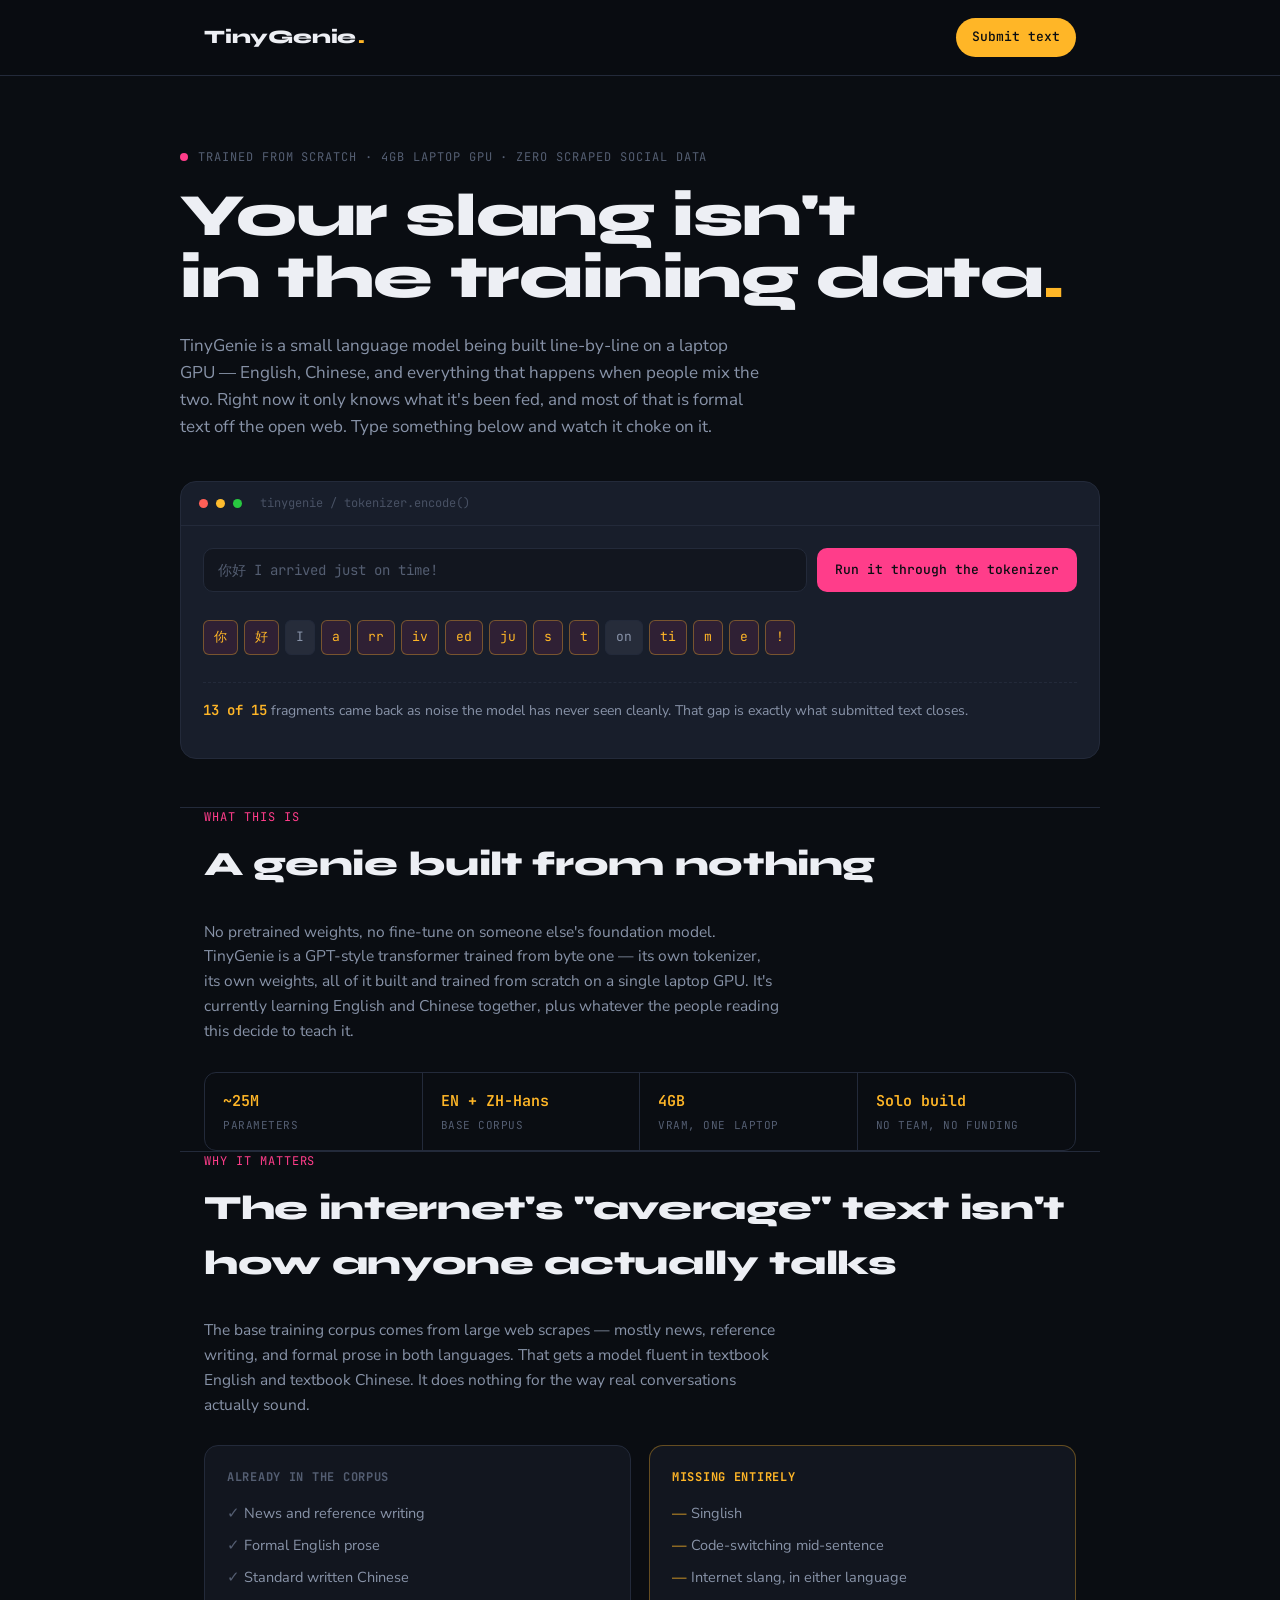
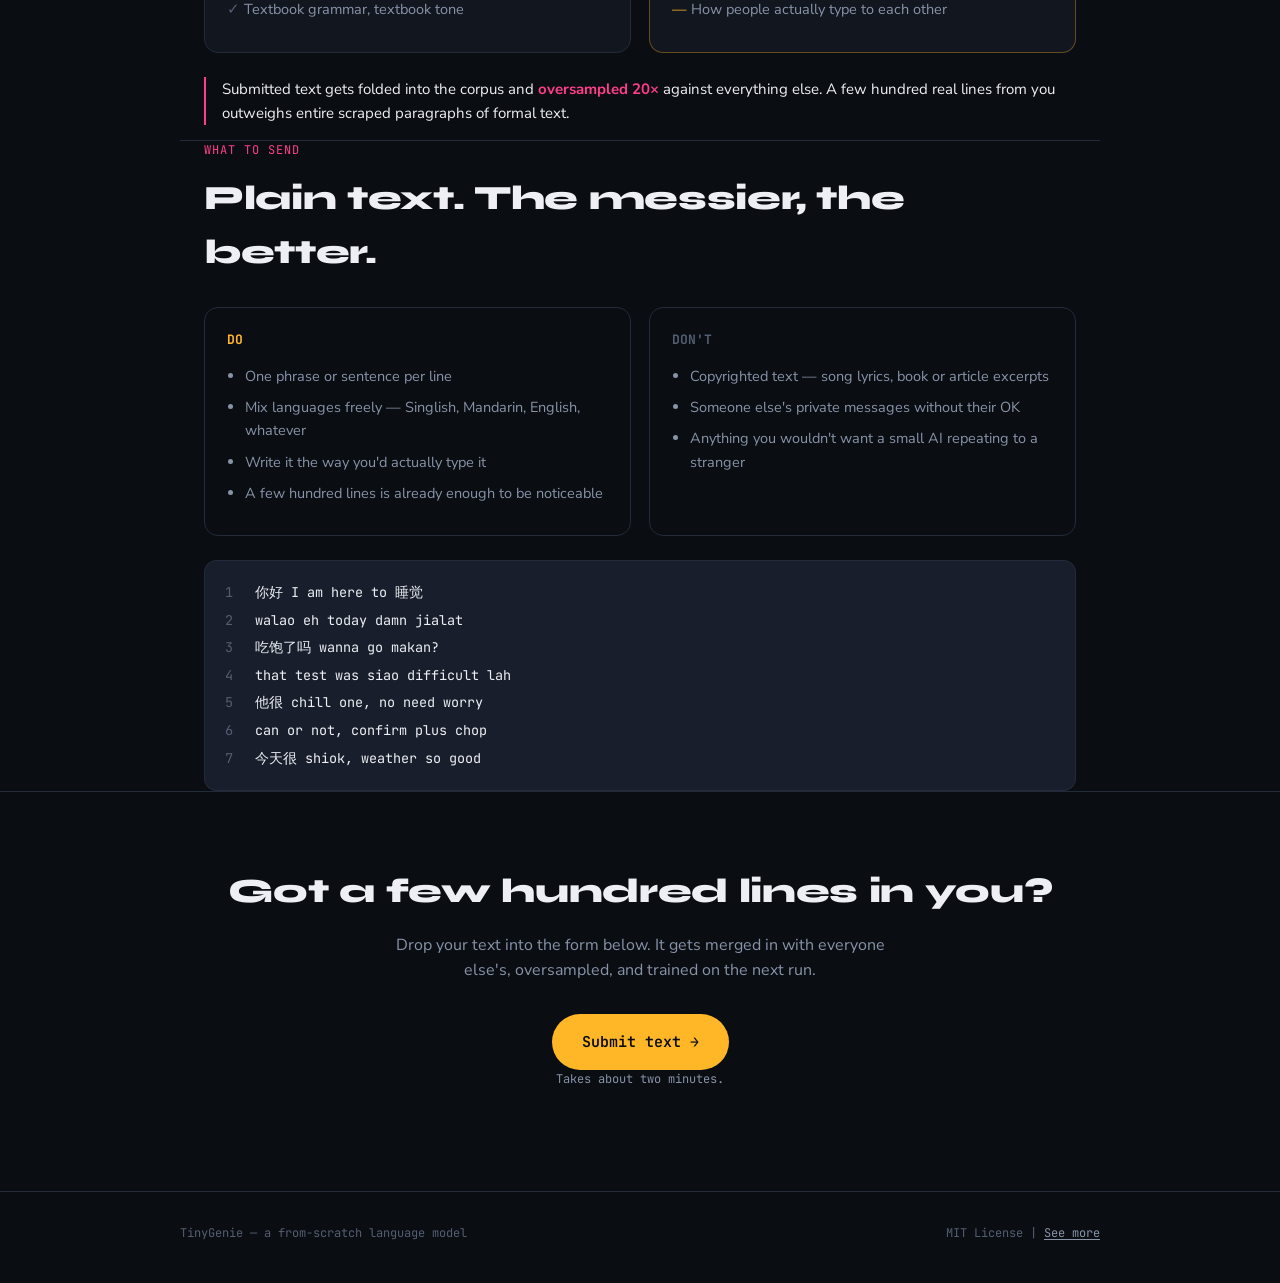
==== commit b3be933e: "Update seed text in index.html on page load" ====
--- a/index.html
+++ b/index.html
@@ -212,7 +212,7 @@
 
   // run once on load with a seeded example so the page makes its point immediately
   window.addEventListener('DOMContentLoaded', () => {
-    const seed = "你好 What's up?";
+    const seed = "你好 I arrived just on time!";
     input.value = '';
     input.placeholder = seed;
     render(seed);
